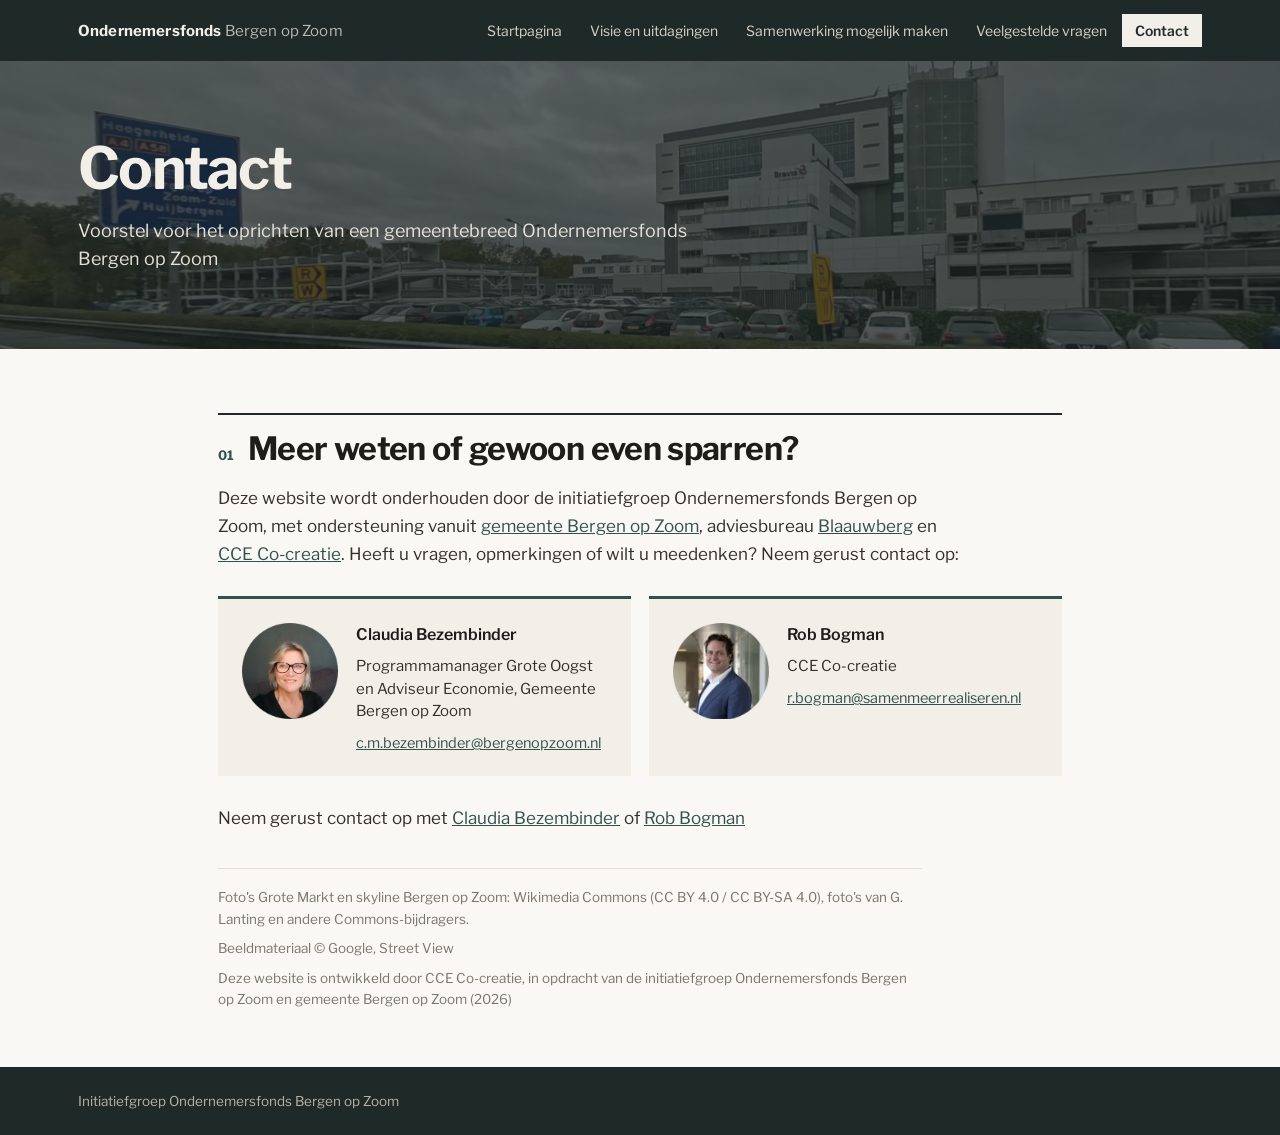
==== site/contact.html @ 25f0f313 "Implement Bergse economie website from Claude Design handoff Static multi-page HTML/CSS site (site/)" ====
<!DOCTYPE html>
<html lang="nl">
<head>
<meta charset="utf-8">
<meta name="viewport" content="width=device-width, initial-scale=1">
<title>Contact — Ondernemersfonds Bergen op Zoom</title>
<meta name="description" content="Voorstel voor het oprichten van een gemeentebreed Ondernemersfonds Bergen op Zoom.">
<link rel="stylesheet" href="css/style.css">
</head>
<body>

<header class="site-header">
  <div class="site-header-inner">
    <a href="index.html" class="brand">Ondernemersfonds <span class="brand-sub">Bergen op Zoom</span></a>
    <nav class="nav">
      <a href="index.html">Startpagina</a>
      <a href="visie.html">Visie en uitdagingen</a>
      <a href="samenwerking.html">Samenwerking mogelijk maken</a>
      <a href="vragen.html">Veelgestelde vragen</a>
      <a href="contact.html" class="is-active">Contact</a>
    </nav>
  </div>
</header>

<section class="hero">
  <img class="hero-img" src="images/cover-contact.png" alt="">
  <div class="hero-inner">
    <h1>Contact</h1>
    <p>Voorstel voor het oprichten van een gemeentebreed Ondernemersfonds Bergen op Zoom</p>
  </div>
</section>

<section class="wrap-narrow pad-top">
  <div class="num-heading">
    <div class="num">01</div>
    <h2>Meer weten of gewoon even sparren?</h2>
  </div>
  <p class="copy last">Deze website wordt onderhouden door de initiatiefgroep Ondernemersfonds Bergen op Zoom, met ondersteuning vanuit <a href="https://www.bergenopzoom.nl/" target="_blank" rel="noopener">gemeente Bergen op Zoom</a>, adviesbureau <a href="https://blaauwberg.nl/" target="_blank" rel="noopener">Blaauwberg</a> en <a href="https://samenmeerrealiseren.nl/" target="_blank" rel="noopener">CCE Co-creatie</a>. Heeft u vragen, opmerkingen of wilt u meedenken? Neem gerust contact op:</p>

  <div class="contact-cards">
    <div class="contact-card">
      <img src="images/portret-claudia.png" alt="Claudia Bezembinder">
      <div>
        <p class="name">Claudia Bezembinder</p>
        <p class="role">Programmamanager Grote Oogst en Adviseur Economie, Gemeente Bergen op Zoom</p>
        <a href="mailto:c.m.bezembinder@bergenopzoom.nl">c.m.bezembinder@bergenopzoom.nl</a>
      </div>
    </div>
    <div class="contact-card">
      <img src="images/portret-rob.png" alt="Rob Bogman">
      <div>
        <p class="name">Rob Bogman</p>
        <p class="role">CCE Co-creatie</p>
        <a href="mailto:r.bogman@samenmeerrealiseren.nl">r.bogman@samenmeerrealiseren.nl</a>
      </div>
    </div>
  </div>

  <p class="copy last" style="margin-top: 28px; margin-bottom: 0">Neem gerust contact op met <a href="mailto:c.m.bezembinder@bergenopzoom.nl">Claudia Bezembinder</a> of <a href="mailto:r.bogman@samenmeerrealiseren.nl">Rob Bogman</a></p>

  <div class="credits">
    <p>Foto's Grote Markt en skyline Bergen op Zoom: Wikimedia Commons (CC BY 4.0 / CC BY-SA 4.0), foto's van G. Lanting en andere Commons-bijdragers.</p>
    <p>Beeldmateriaal © Google, Street View</p>
    <p>Deze website is ontwikkeld door CCE Co-creatie, in opdracht van de initiatiefgroep Ondernemersfonds Bergen op Zoom en gemeente Bergen op Zoom (2026)</p>
  </div>
  <div style="height: 56px"></div>
</section>

<footer class="site-footer">
  <div class="site-footer-inner">Initiatiefgroep Ondernemersfonds Bergen op Zoom</div>
</footer>

</body>
</html>
---- site/css/style.css ----
@import url('https://fonts.googleapis.com/css2?family=Libre+Franklin:wght@400;500;600;700&display=swap');

* { box-sizing: border-box; }

body {
  margin: 0;
  background: #faf8f4;
  color: #1f1d1a;
  font-family: "Libre Franklin", Helvetica, Arial, sans-serif;
}

a { color: #33514c; }
a:hover { color: #1f1d1a; }

summary::-webkit-details-marker { display: none; }
summary { list-style: none; }

img { max-width: 100%; display: block; }

/* Header / navigation */
.site-header {
  background: #1f2a28;
  color: #f2efe9;
  position: sticky;
  top: 0;
  z-index: 10;
}

.site-header-inner {
  max-width: 1180px;
  margin: 0 auto;
  padding: 14px 28px;
  display: flex;
  align-items: center;
  justify-content: space-between;
  gap: 20px;
  flex-wrap: wrap;
}

.brand {
  font-size: 15px;
  font-weight: 700;
  letter-spacing: 0.01em;
  color: #f2efe9;
  text-decoration: none;
}

.brand:hover { color: #f2efe9; }

.brand-sub { font-weight: 400; opacity: 0.72; }

.nav {
  display: flex;
  gap: 2px;
  flex-wrap: wrap;
}

.nav a {
  text-decoration: none;
  padding: 8px 13px;
  font-size: 14px;
  color: #d8d3c8;
  font-weight: 400;
  background: transparent;
}

.nav a:hover { color: #f2efe9; }

.nav a.is-active {
  background: #f2efe9;
  color: #1f2a28;
  font-weight: 600;
}

.nav a.is-active:hover { color: #1f2a28; }

/* Hero */
.hero {
  position: relative;
  background: #1f2a28;
  color: #f2efe9;
  overflow: hidden;
}

.hero-img {
  position: absolute;
  inset: 0;
  width: 100%;
  height: 100%;
  object-fit: cover;
  object-position: center 50%;
  opacity: 0.32;
}

.hero--home .hero-img { object-position: center 75%; opacity: 0.34; }

.hero-inner {
  position: relative;
  max-width: 1180px;
  margin: 0 auto;
  padding: clamp(44px, 6vw, 80px) 28px;
}

.hero--home .hero-inner { padding: clamp(52px, 8vw, 104px) 28px; }

.hero h1 {
  font-size: clamp(32px, 5vw, 58px);
  line-height: 1.05;
  letter-spacing: -0.03em;
  font-weight: 700;
  margin: 0;
  max-width: 20em;
  text-wrap: pretty;
}

.hero--home h1 {
  font-size: clamp(36px, 6vw, 72px);
  line-height: 1.02;
  max-width: 16em;
}

.hero p {
  font-size: clamp(15px, 1.6vw, 18px);
  line-height: 1.55;
  margin: 18px 0 0;
  max-width: 34em;
  color: #e6e2d9;
}

.hero--home p { font-size: clamp(16px, 1.7vw, 19px); margin-top: 22px; }

/* Layout containers */
.wrap { max-width: 1180px; margin: 0 auto; padding-left: 28px; padding-right: 28px; }
.wrap-narrow { max-width: 900px; margin: 0 auto; padding-left: 28px; padding-right: 28px; }

section.pad-top { padding-top: clamp(40px, 5vw, 64px); }
section.pad-top-lg { padding-top: clamp(52px, 8vw, 80px); }

.section-alt { background: #f2efe9; }

/* Lede paragraph on start / FAQ intros */
.lede {
  font-size: clamp(19px, 2.2vw, 25px);
  line-height: 1.45;
  font-weight: 500;
  margin: 0;
  max-width: 36em;
  letter-spacing: -0.012em;
  text-wrap: pretty;
}

.lede-sm {
  font-size: clamp(18px, 2vw, 22px);
  line-height: 1.5;
  font-weight: 500;
  margin: 0;
  max-width: 38em;
  letter-spacing: -0.012em;
  text-wrap: pretty;
}

/* Numbered heading blocks */
.num-heading {
  display: flex;
  gap: 14px;
  align-items: baseline;
  border-top: 2px solid #1f2a28;
  padding-top: 14px;
}

.num-heading + .num-heading,
.num-heading.mt {
  margin-top: 44px;
}

.num-heading .num {
  font-size: 13px;
  font-weight: 700;
  color: #33514c;
}

.num-heading h2 {
  font-size: clamp(24px, 3vw, 32px);
  letter-spacing: -0.02em;
  font-weight: 700;
  margin: 0;
  text-wrap: pretty;
}

.num-heading h2.sm {
  font-size: clamp(22px, 2.6vw, 28px);
}

/* Body copy */
.copy {
  font-size: 17px;
  line-height: 1.65;
  color: #33302b;
  max-width: 44em;
  margin: 16px 0 14px;
  text-wrap: pretty;
}

.copy:last-child { margin-bottom: 0; }
.copy.last { margin-bottom: 0; }

.note {
  font-size: 14.5px;
  line-height: 1.6;
  color: #5c574f;
  margin: 0 0 20px;
  font-weight: 500;
}

/* Bulleted lists */
.dot-list {
  margin: 0 0 18px;
  padding: 0;
  list-style: none;
  display: grid;
  gap: 10px;
  max-width: 44em;
}

.dot-list.last { margin-bottom: 0; }

.dot-list li {
  display: flex;
  gap: 12px;
  font-size: 17px;
  line-height: 1.6;
  color: #33302b;
}

.dot-list li::before {
  content: "";
  flex: 0 0 auto;
  width: 7px;
  height: 7px;
  background: #33514c;
  margin-top: 10px;
}

/* Tables */
.data-table-wrap { overflow-x: auto; }

table.data-table {
  border-collapse: collapse;
  width: 100%;
  min-width: 520px;
  font-size: 15px;
}

table.data-table th {
  text-align: left;
  padding: 12px 14px;
  background: #1f2a28;
  color: #f2efe9;
  font-weight: 600;
  font-size: 13.5px;
  line-height: 1.3;
}

table.data-table th.num-col { text-align: right; }

table.data-table td {
  padding: 11px 14px;
  border-bottom: 1px solid #e3ded4;
}

table.data-table td.num-col { text-align: right; }

table.data-table tr.highlight { background: #f2efe9; }
table.data-table tr.highlight td { font-weight: 700; }

table.data-table tr:last-child td { border-bottom: none; }

/* Accordions */
.accordion { display: flex; flex-direction: column; gap: 10px; }
.accordion.mt { margin-top: 20px; }

.accordion-item {
  background: #faf8f4;
  border-left: 3px solid #33514c;
}

.accordion-item.on-alt { background: #f2efe9; }

.accordion-item summary {
  cursor: pointer;
  padding: 16px 20px;
  font-size: 16.5px;
  font-weight: 600;
  color: #1f1d1a;
}

.accordion-item summary.with-num {
  display: flex;
  gap: 12px;
  align-items: baseline;
}

.accordion-item summary .num {
  color: #33514c;
  font-size: 13px;
  font-weight: 700;
}

.accordion-item .accordion-body {
  padding: 0 20px 20px;
}

.accordion-item .accordion-body.indent {
  padding-left: 45px;
}

.accordion-item p {
  font-size: 16.5px;
  line-height: 1.65;
  color: #33302b;
  margin: 0 0 14px;
  max-width: 42em;
  text-wrap: pretty;
}

.accordion-item p:last-child { margin-bottom: 0; }

.accordion-item .example {
  font-size: 15px;
  line-height: 1.6;
  color: #33514c;
  margin: 0;
  padding: 12px 16px;
  background: #eef0ec;
  max-width: 42em;
}

.accordion-item ul,
.accordion-item ol {
  max-width: 42em;
}

.accordion-item ul {
  margin: 0 0 14px;
  padding: 0;
  list-style: none;
  display: grid;
  gap: 9px;
}

.accordion-item ul:last-child { margin-bottom: 0; }

.accordion-item ul li {
  display: flex;
  gap: 12px;
  font-size: 16.5px;
  line-height: 1.6;
  color: #33302b;
}

.accordion-item ul li::before {
  content: "";
  flex: 0 0 auto;
  width: 6px;
  height: 6px;
  background: #33514c;
  margin-top: 10px;
}

.accordion-item ol {
  margin: 0 0 14px;
  padding: 0 0 0 22px;
  display: grid;
  gap: 9px;
}

.accordion-item ol:last-child { margin-bottom: 0; }

.accordion-item ol li {
  font-size: 16.5px;
  line-height: 1.6;
  color: #33302b;
}

/* Small table inside FAQ */
table.calc-table {
  border-collapse: collapse;
  width: 100%;
  max-width: 480px;
  font-size: 15.5px;
  background: #faf8f4;
  margin-bottom: 18px;
}

table.calc-table th {
  text-align: left;
  padding: 11px 14px;
  background: #1f2a28;
  color: #f2efe9;
  font-weight: 600;
  font-size: 13.5px;
}

table.calc-table th.num-col { text-align: right; }

table.calc-table td {
  padding: 11px 14px;
  border-bottom: 1px solid #e3ded4;
}

table.calc-table td.num-col { text-align: right; }

table.calc-table tr:last-child td {
  font-weight: 700;
  border-bottom: none;
}

/* Homepage index cards */
.index-grid {
  display: grid;
  grid-template-columns: repeat(auto-fit, minmax(230px, 1fr));
  gap: 16px;
}

.index-card {
  display: block;
  text-decoration: none;
  background: #faf8f4;
  border-top: 3px solid #33514c;
  padding: 20px;
  min-height: 104px;
  font-size: 15.5px;
  font-weight: 600;
  color: #1f1d1a;
  line-height: 1.3;
}

.index-card:hover { background: #ffffff; }

/* Homepage sidebar + intro columns */
.intro-grid {
  display: grid;
  grid-template-columns: repeat(auto-fit, minmax(240px, 1fr));
  gap: clamp(24px, 4vw, 56px);
  align-items: start;
}

.side-nav-label {
  font-size: 12px;
  letter-spacing: 0.09em;
  text-transform: uppercase;
  color: #7a756c;
  font-weight: 600;
  padding-bottom: 10px;
  border-bottom: 1px solid #e3ded4;
}

.side-nav {
  max-width: 260px;
}

.side-nav-list {
  display: flex;
  flex-direction: column;
}

.side-nav-list a {
  text-decoration: none;
  font-size: 14.5px;
  padding: 11px 0;
  border-bottom: 1px solid #e3ded4;
  color: #4c4740;
  font-weight: 400;
}

.side-nav-list a.is-active {
  color: #1f1d1a;
  font-weight: 600;
}

.intro-body {
  max-width: 44em;
  grid-column: span 2;
  min-width: 0;
}

/* CTA band */
.cta-section {
  border-top: 2px solid #1f2a28;
  padding-top: 26px;
  display: flex;
  gap: 24px;
  align-items: center;
  justify-content: space-between;
  flex-wrap: wrap;
}

.cta-section p {
  font-size: clamp(18px, 2.2vw, 24px);
  line-height: 1.4;
  font-weight: 500;
  margin: 0;
  max-width: 26em;
  letter-spacing: -0.012em;
  text-wrap: pretty;
}

.cta-button {
  background: #1f2a28;
  color: #f2efe9;
  text-decoration: none;
  padding: 15px 28px;
  font-size: 15px;
  font-weight: 600;
  white-space: nowrap;
}

.cta-button:hover { color: #f2efe9; opacity: 0.9; }

/* Contact page */
.contact-cards {
  display: grid;
  grid-template-columns: repeat(auto-fit, minmax(280px, 1fr));
  gap: 18px;
  margin-top: 28px;
}

.contact-card {
  background: #f2efe9;
  border-top: 3px solid #33514c;
  padding: 24px;
  display: flex;
  gap: 18px;
  align-items: flex-start;
}

.contact-card img {
  width: 96px;
  height: 96px;
  object-fit: cover;
  flex: 0 0 auto;
}

.contact-card .name {
  font-size: 16px;
  line-height: 1.5;
  color: #1f1d1a;
  margin: 0 0 8px;
  font-weight: 600;
}

.contact-card .role {
  font-size: 15px;
  line-height: 1.5;
  color: #33302b;
  margin: 0 0 10px;
}

.contact-card a { font-size: 14.5px; word-break: break-word; }

.credits {
  margin: 36px 0 0;
  padding-top: 18px;
  border-top: 1px solid #e3ded4;
  max-width: 44em;
  display: flex;
  flex-direction: column;
  gap: 8px;
}

.credits p {
  font-size: 13.5px;
  line-height: 1.6;
  color: #7a756c;
  margin: 0;
}

/* Footer */
.site-footer {
  background: #1f2a28;
  color: #b9b3a8;
}

.site-footer-inner {
  max-width: 1180px;
  margin: 0 auto;
  padding: 26px 28px;
  font-size: 13.5px;
}
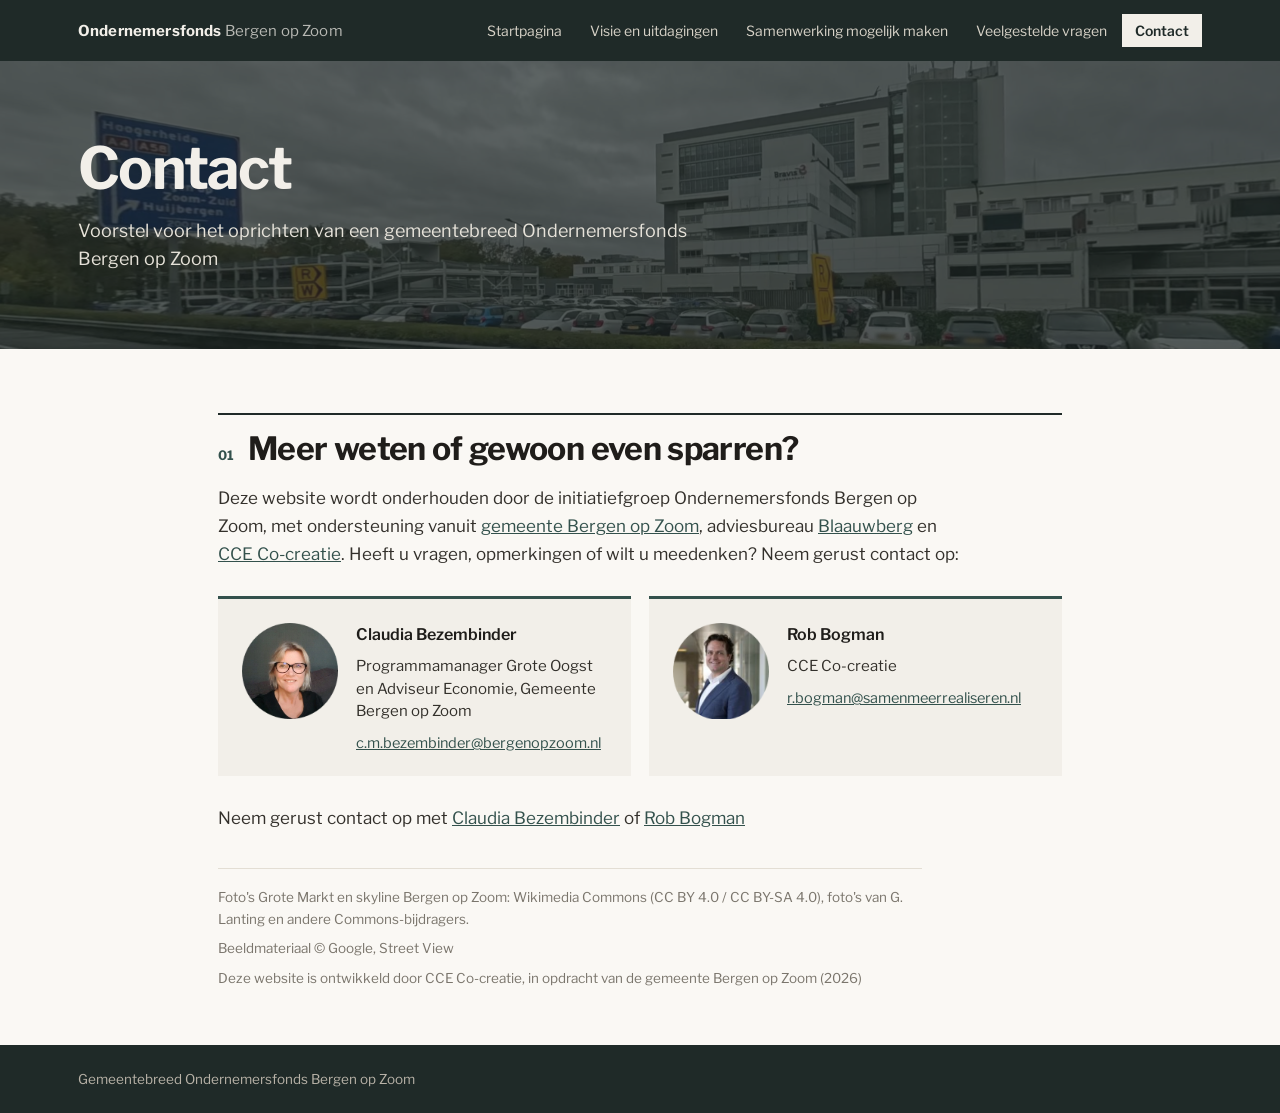
==== commit 9ee2666d: "Update site text: footer wording, colofon en sync met Notion-bron - Footer op alle pagina's: "Initia" ====
--- a/site/contact.html
+++ b/site/contact.html
@@ -61,13 +61,13 @@
   <div class="credits">
     <p>Foto's Grote Markt en skyline Bergen op Zoom: Wikimedia Commons (CC BY 4.0 / CC BY-SA 4.0), foto's van G. Lanting en andere Commons-bijdragers.</p>
     <p>Beeldmateriaal © Google, Street View</p>
-    <p>Deze website is ontwikkeld door CCE Co-creatie, in opdracht van de initiatiefgroep Ondernemersfonds Bergen op Zoom en gemeente Bergen op Zoom (2026)</p>
+    <p>Deze website is ontwikkeld door CCE Co-creatie, in opdracht van de gemeente Bergen op Zoom (2026)</p>
   </div>
   <div style="height: 56px"></div>
 </section>
 
 <footer class="site-footer">
-  <div class="site-footer-inner">Initiatiefgroep Ondernemersfonds Bergen op Zoom</div>
+  <div class="site-footer-inner">Gemeentebreed Ondernemersfonds Bergen op Zoom</div>
 </footer>
 
 </body>
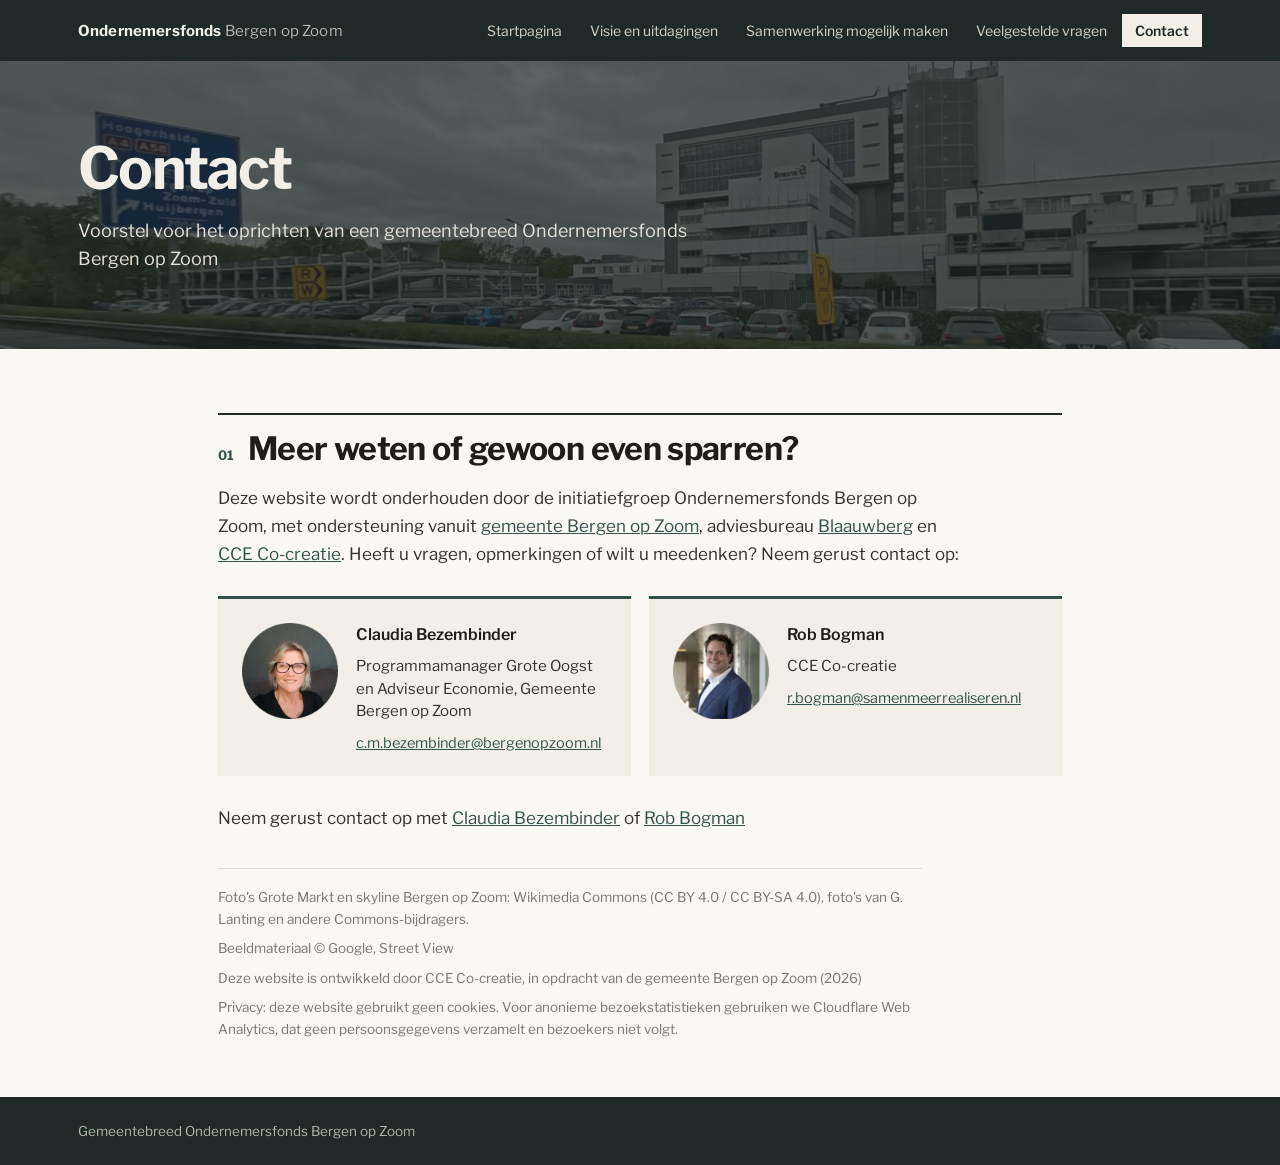
==== commit 380e4d83: "Add files via upload" ====
--- a/site/contact.html
+++ b/site/contact.html
@@ -62,6 +62,7 @@
     <p>Foto's Grote Markt en skyline Bergen op Zoom: Wikimedia Commons (CC BY 4.0 / CC BY-SA 4.0), foto's van G. Lanting en andere Commons-bijdragers.</p>
     <p>Beeldmateriaal © Google, Street View</p>
     <p>Deze website is ontwikkeld door CCE Co-creatie, in opdracht van de gemeente Bergen op Zoom (2026)</p>
+    <p>Privacy: deze website gebruikt geen cookies. Voor anonieme bezoekstatistieken gebruiken we Cloudflare Web Analytics, dat geen persoonsgegevens verzamelt en bezoekers niet volgt.</p>
   </div>
   <div style="height: 56px"></div>
 </section>
--- a/site/css/style.css
+++ b/site/css/style.css
@@ -225,8 +225,8 @@
 .dot-list.last { margin-bottom: 0; }
 
 .dot-list li {
-  display: flex;
-  gap: 12px;
+  position: relative;
+  padding-left: 19px;
   font-size: 17px;
   line-height: 1.6;
   color: #33302b;
@@ -234,11 +234,12 @@
 
 .dot-list li::before {
   content: "";
-  flex: 0 0 auto;
+  position: absolute;
+  left: 0;
+  top: 10px;
   width: 7px;
   height: 7px;
   background: #33514c;
-  margin-top: 10px;
 }
 
 /* Tables */
@@ -351,8 +352,8 @@
 .accordion-item ul:last-child { margin-bottom: 0; }
 
 .accordion-item ul li {
-  display: flex;
-  gap: 12px;
+  position: relative;
+  padding-left: 18px;
   font-size: 16.5px;
   line-height: 1.6;
   color: #33302b;
@@ -360,11 +361,12 @@
 
 .accordion-item ul li::before {
   content: "";
-  flex: 0 0 auto;
+  position: absolute;
+  left: 0;
+  top: 10px;
   width: 6px;
   height: 6px;
   background: #33514c;
-  margin-top: 10px;
 }
 
 .accordion-item ol {
